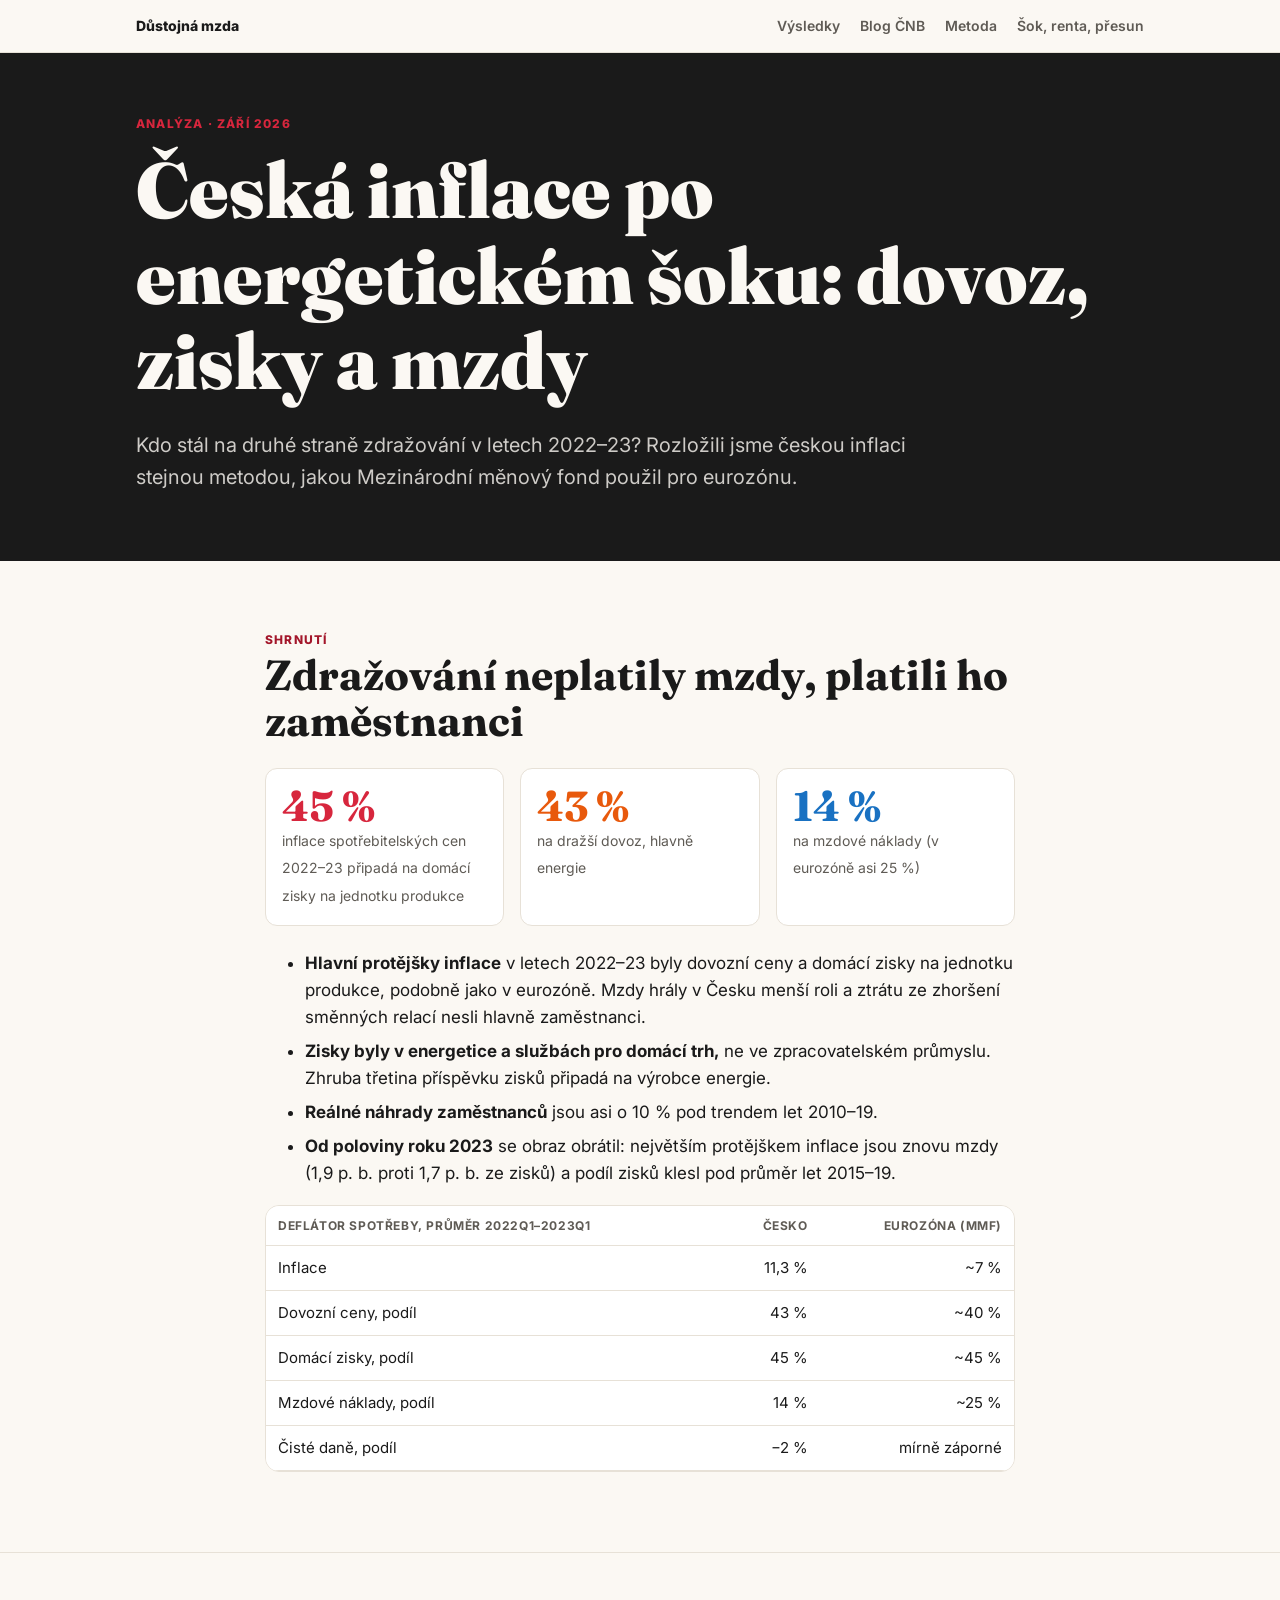
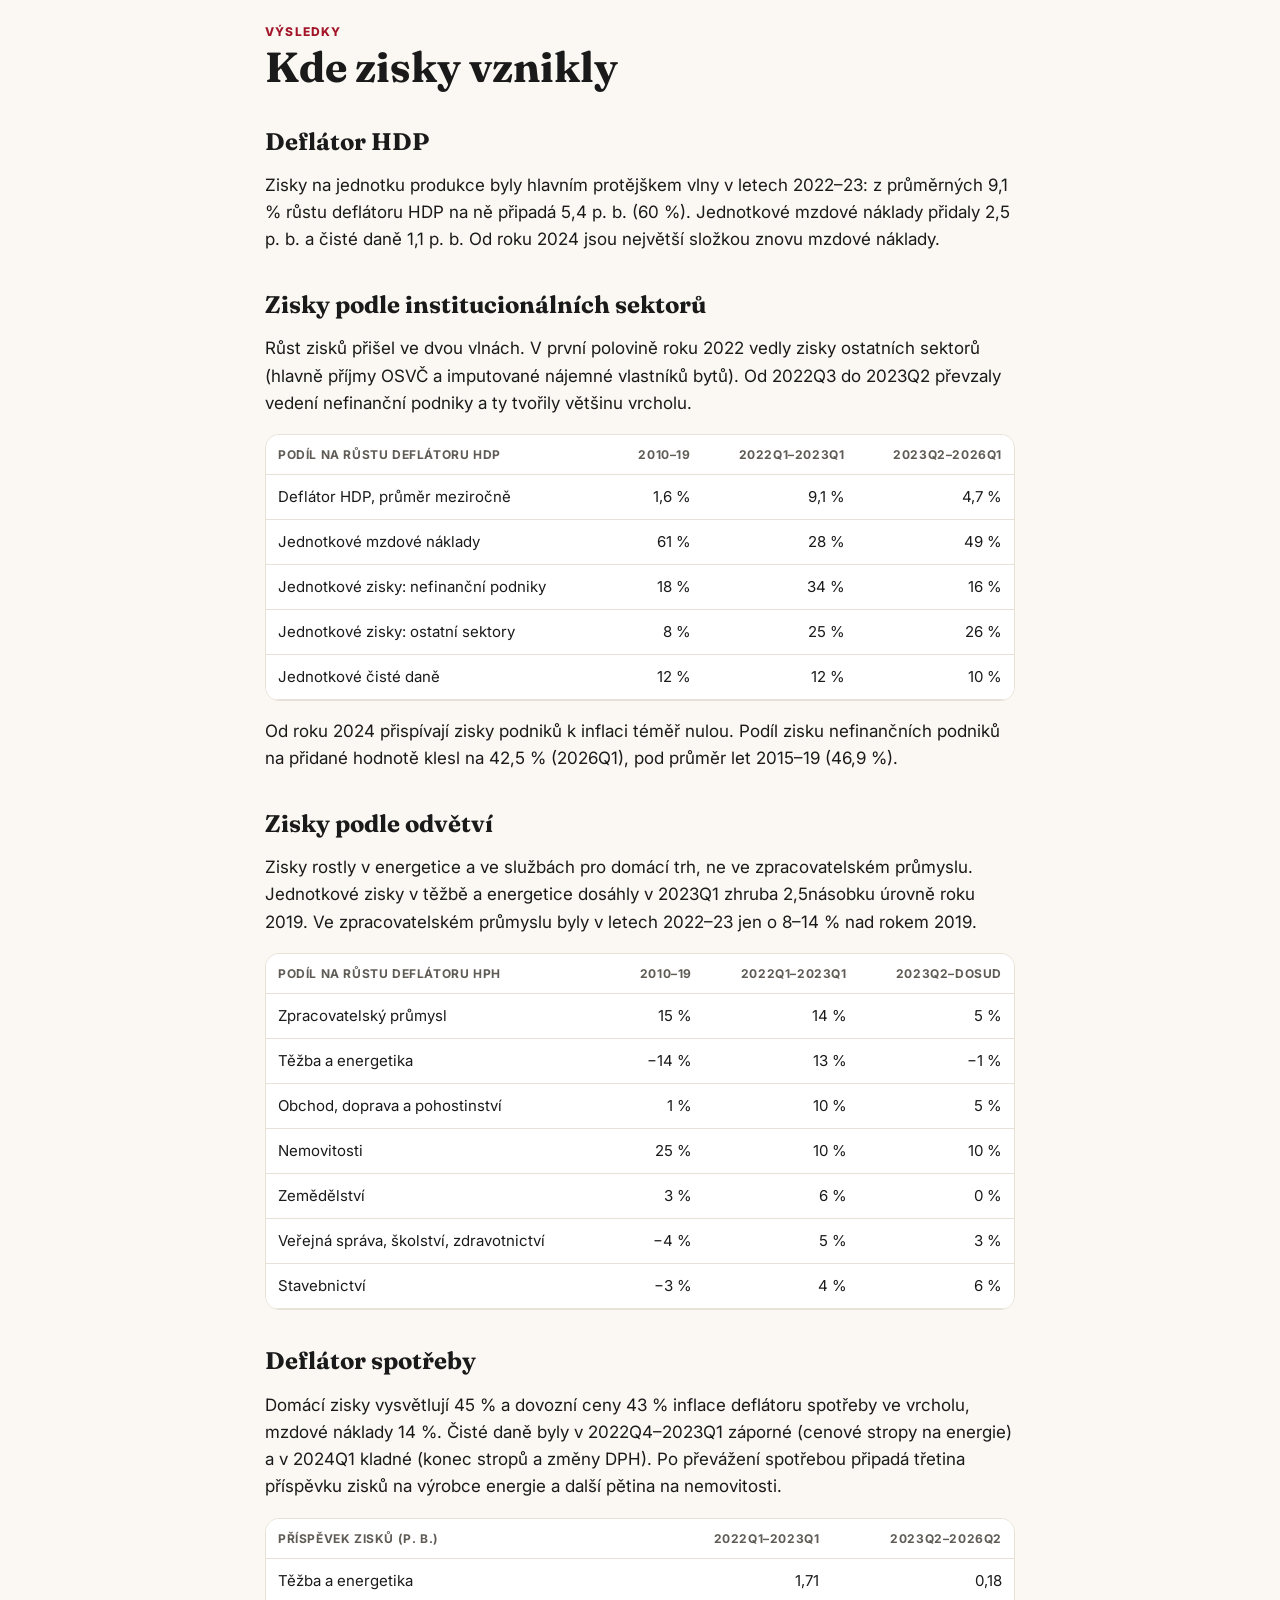
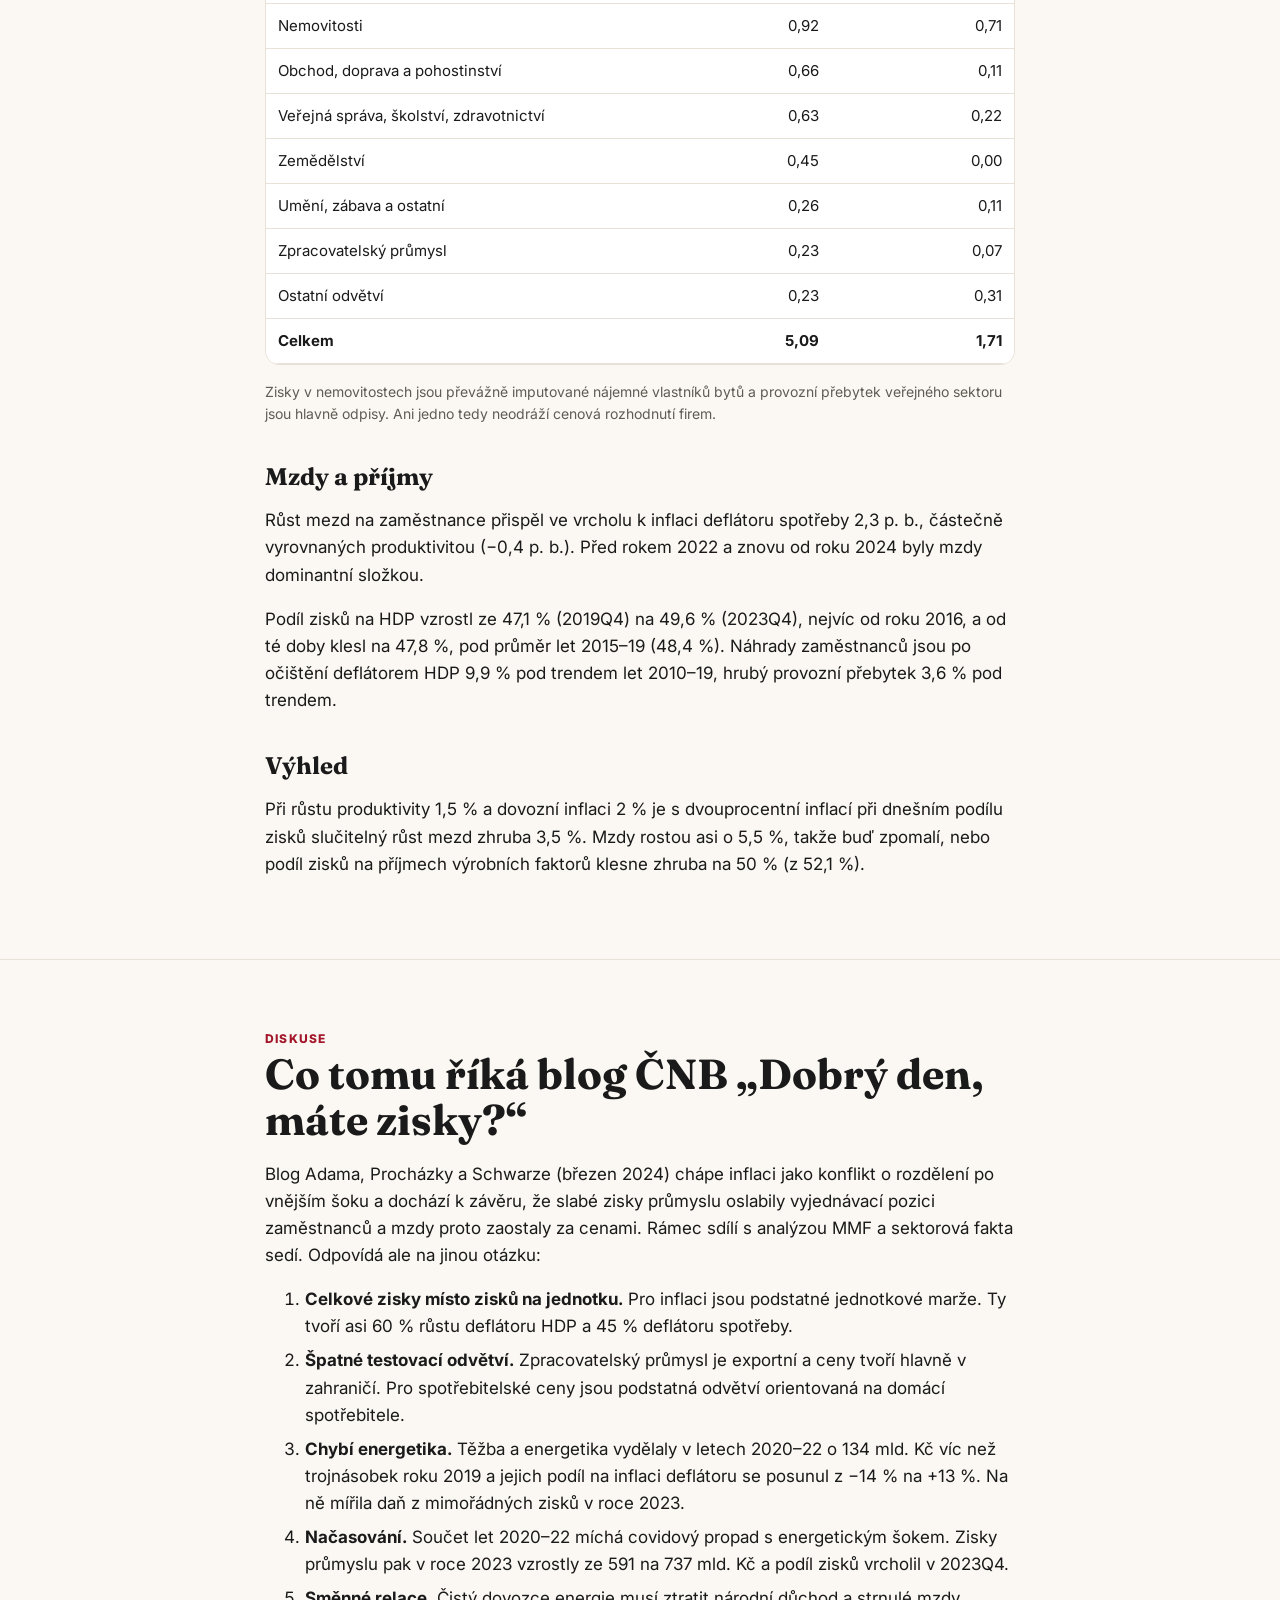
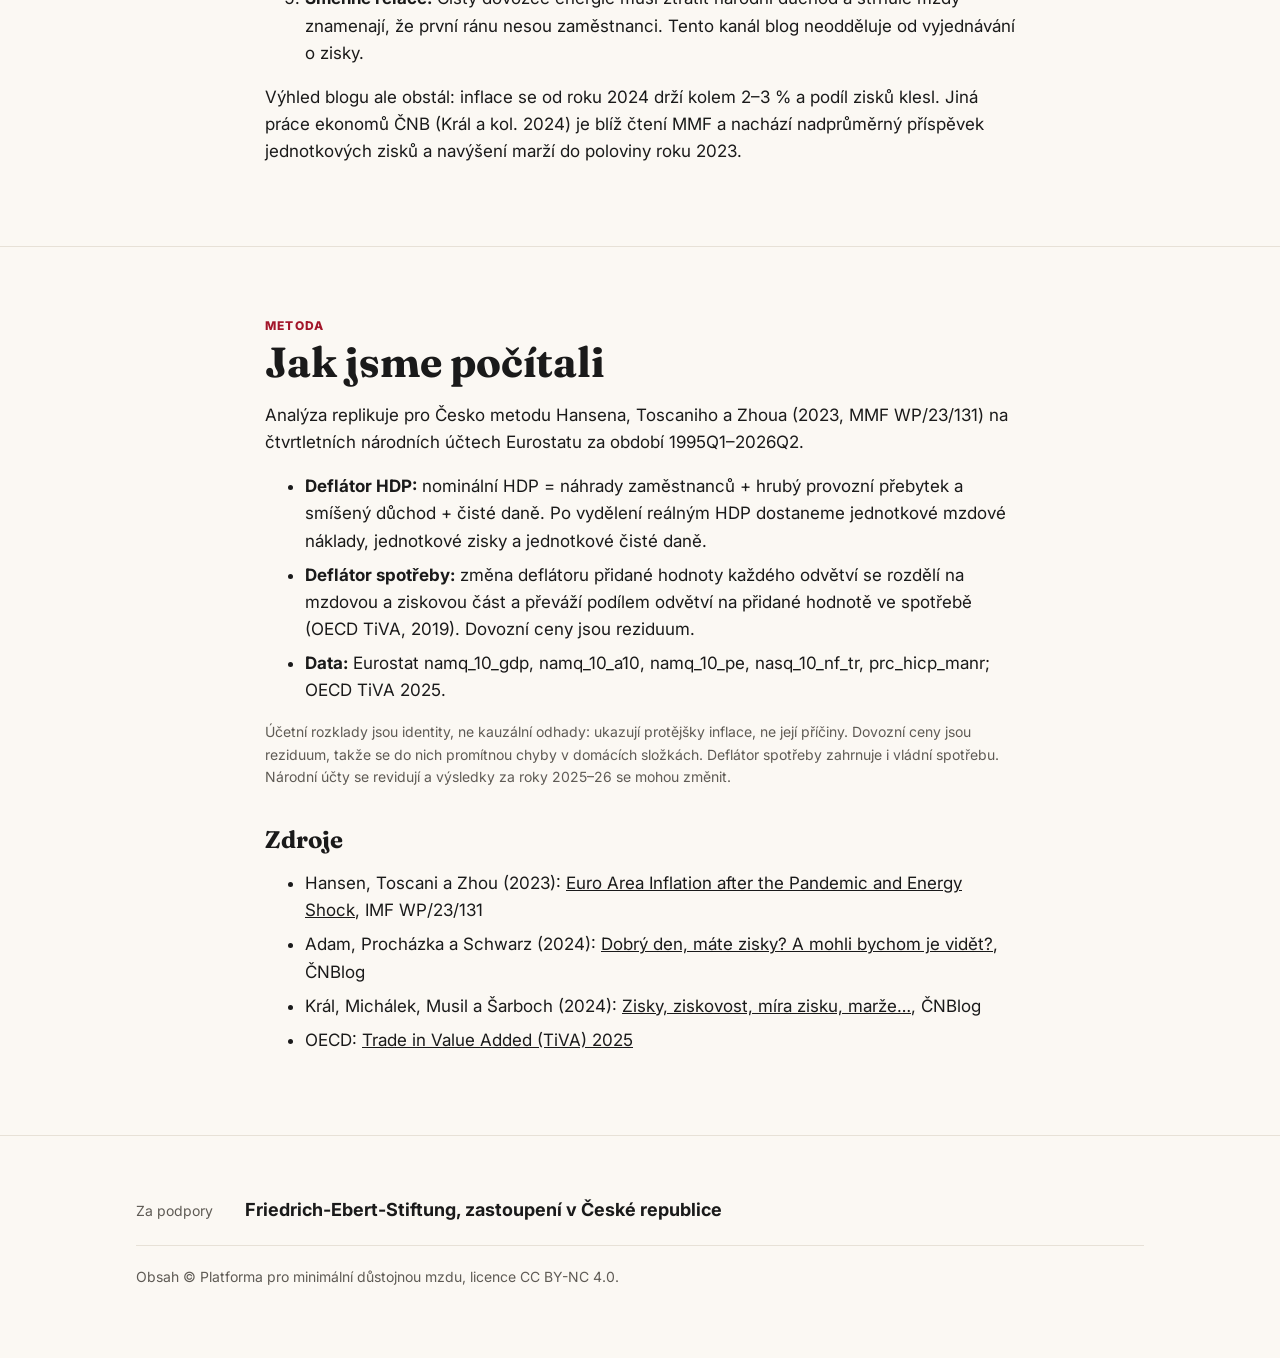
==== analyza.html @ 592e27b1 "Vlastní analýza inflace jako stránka; renta s ERÚ a doloženým obchodem; školství; méně Weber Co-Auth" ====
<!doctype html>
<html lang="cs">
<head>
<meta charset="utf-8">
<meta name="viewport" content="width=device-width, initial-scale=1">
<title>Inflace po energetickém šoku</title>
<meta name="description" content="Česká inflace 2022–2026: dovozní ceny, zisky a mzdy. Rozklad podle metody MMF na datech Eurostatu.">
<link rel="preconnect" href="https://fonts.googleapis.com">
<link href="https://fonts.googleapis.com/css2?family=Fraunces:opsz,wght@9..144,700;9..144,900&family=Inter:wght@400;600;800&display=swap" rel="stylesheet">
<link rel="stylesheet" href="style.css">
<style>
.hero.dark{background:var(--fg);color:var(--bg)} .hero.dark .kicker{color:var(--red)} .hero.dark .lead{color:var(--bg);opacity:.8}
.big3{display:flex;gap:16px;flex-wrap:wrap;margin:24px 0}
.big3 div{flex:1 1 180px;background:var(--paper);border:1px solid var(--line);border-radius:12px;padding:16px}
.big3 b{display:block;font-family:Fraunces,serif;font-size:42px;line-height:1;color:var(--c)}
.big3 span{font-size:14px;color:var(--muted)}
.prose{max-width:46em} .prose li{margin:.4em 0}
h3{font-size:24px;margin:1.6em 0 .4em}
.tbl{margin:16px 0}
td.l{text-align:left}
</style>
</head>
<body>
<nav><div class="wrap">
  <a class="brand" href="index.html">Důstojná mzda</a>
  <a href="#vysledky">Výsledky</a><a href="#cnb">Blog ČNB</a><a href="#metoda">Metoda</a><a href="sily.html">Šok, renta, přesun</a>
</div></nav>

<section class="hero dark"><div class="wrap">
  <span class="kicker">Analýza · září 2026</span>
  <h1 style="max-width:18ch">Česká inflace po energetickém šoku: dovoz, zisky a mzdy</h1>
  <p class="lead">Kdo stál na druhé straně zdražování v letech 2022–23? Rozložili jsme českou inflaci stejnou metodou, jakou Mezinárodní měnový fond použil pro eurozónu.</p>
</div></section>

<section><div class="wrap prose">
  <span class="kicker">Shrnutí</span>
  <h2>Zdražování neplatily mzdy, platili ho zaměstnanci</h2>
  <div class="big3">
    <div style="--c:var(--rent)"><b>45 %</b><span>inflace spotřebitelských cen 2022–23 připadá na domácí zisky na jednotku produkce</span></div>
    <div style="--c:var(--shock)"><b>43 %</b><span>na dražší dovoz, hlavně energie</span></div>
    <div style="--c:var(--shift)"><b>14 %</b><span>na mzdové náklady (v eurozóně asi 25 %)</span></div>
  </div>
  <ul>
    <li><strong>Hlavní protějšky inflace</strong> v letech 2022–23 byly dovozní ceny a domácí zisky na jednotku produkce, podobně jako v eurozóně. Mzdy hrály v Česku menší roli a ztrátu ze zhoršení směnných relací nesli hlavně zaměstnanci.</li>
    <li><strong>Zisky byly v energetice a službách pro domácí trh,</strong> ne ve zpracovatelském průmyslu. Zhruba třetina příspěvku zisků připadá na výrobce energie.</li>
    <li><strong>Reálné náhrady zaměstnanců</strong> jsou asi o 10 % pod trendem let 2010–19.</li>
    <li><strong>Od poloviny roku 2023</strong> se obraz obrátil: největším protějškem inflace jsou znovu mzdy (1,9 p. b. proti 1,7 p. b. ze zisků) a podíl zisků klesl pod průměr let 2015–19.</li>
  </ul>
  <div class="tbl"><table>
    <thead><tr><th>Deflátor spotřeby, průměr 2022Q1–2023Q1</th><th>Česko</th><th>Eurozóna (MMF)</th></tr></thead>
    <tbody>
      <tr><td>Inflace</td><td>11,3 %</td><td>~7 %</td></tr>
      <tr><td>Dovozní ceny, podíl</td><td>43 %</td><td>~40 %</td></tr>
      <tr><td>Domácí zisky, podíl</td><td>45 %</td><td>~45 %</td></tr>
      <tr><td>Mzdové náklady, podíl</td><td>14 %</td><td>~25 %</td></tr>
      <tr><td>Čisté daně, podíl</td><td>−2 %</td><td>mírně záporné</td></tr>
    </tbody>
  </table></div>
</div></section>

<section id="vysledky"><div class="wrap prose">
  <span class="kicker">Výsledky</span>
  <h2>Kde zisky vznikly</h2>

  <h3>Deflátor HDP</h3>
  <p>Zisky na jednotku produkce byly hlavním protějškem vlny v letech 2022–23: z průměrných 9,1 % růstu deflátoru HDP na ně připadá 5,4 p. b. (60 %). Jednotkové mzdové náklady přidaly 2,5 p. b. a čisté daně 1,1 p. b. Od roku 2024 jsou největší složkou znovu mzdové náklady.</p>

  <h3>Zisky podle institucionálních sektorů</h3>
  <p>Růst zisků přišel ve dvou vlnách. V první polovině roku 2022 vedly zisky ostatních sektorů (hlavně příjmy OSVČ a imputované nájemné vlastníků bytů). Od 2022Q3 do 2023Q2 převzaly vedení nefinanční podniky a ty tvořily většinu vrcholu.</p>
  <div class="tbl"><table>
    <thead><tr><th>Podíl na růstu deflátoru HDP</th><th>2010–19</th><th>2022Q1–2023Q1</th><th>2023Q2–2026Q1</th></tr></thead>
    <tbody>
      <tr><td>Deflátor HDP, průměr meziročně</td><td>1,6 %</td><td>9,1 %</td><td>4,7 %</td></tr>
      <tr><td>Jednotkové mzdové náklady</td><td>61 %</td><td>28 %</td><td>49 %</td></tr>
      <tr><td>Jednotkové zisky: nefinanční podniky</td><td>18 %</td><td>34 %</td><td>16 %</td></tr>
      <tr><td>Jednotkové zisky: ostatní sektory</td><td>8 %</td><td>25 %</td><td>26 %</td></tr>
      <tr><td>Jednotkové čisté daně</td><td>12 %</td><td>12 %</td><td>10 %</td></tr>
    </tbody>
  </table></div>
  <p>Od roku 2024 přispívají zisky podniků k inflaci téměř nulou. Podíl zisku nefinančních podniků na přidané hodnotě klesl na 42,5 % (2026Q1), pod průměr let 2015–19 (46,9 %).</p>

  <h3>Zisky podle odvětví</h3>
  <p>Zisky rostly v energetice a ve službách pro domácí trh, ne ve zpracovatelském průmyslu. Jednotkové zisky v těžbě a energetice dosáhly v 2023Q1 zhruba 2,5násobku úrovně roku 2019. Ve zpracovatelském průmyslu byly v letech 2022–23 jen o 8–14 % nad rokem 2019.</p>
  <div class="tbl"><table>
    <thead><tr><th>Podíl na růstu deflátoru HPH</th><th>2010–19</th><th>2022Q1–2023Q1</th><th>2023Q2–dosud</th></tr></thead>
    <tbody>
      <tr><td>Zpracovatelský průmysl</td><td>15 %</td><td>14 %</td><td>5 %</td></tr>
      <tr><td>Těžba a energetika</td><td>−14 %</td><td>13 %</td><td>−1 %</td></tr>
      <tr><td>Obchod, doprava a pohostinství</td><td>1 %</td><td>10 %</td><td>5 %</td></tr>
      <tr><td>Nemovitosti</td><td>25 %</td><td>10 %</td><td>10 %</td></tr>
      <tr><td>Zemědělství</td><td>3 %</td><td>6 %</td><td>0 %</td></tr>
      <tr><td>Veřejná správa, školství, zdravotnictví</td><td>−4 %</td><td>5 %</td><td>3 %</td></tr>
      <tr><td>Stavebnictví</td><td>−3 %</td><td>4 %</td><td>6 %</td></tr>
    </tbody>
  </table></div>

  <h3>Deflátor spotřeby</h3>
  <p>Domácí zisky vysvětlují 45 % a dovozní ceny 43 % inflace deflátoru spotřeby ve vrcholu, mzdové náklady 14 %. Čisté daně byly v 2022Q4–2023Q1 záporné (cenové stropy na energie) a v 2024Q1 kladné (konec stropů a změny DPH). Po převážení spotřebou připadá třetina příspěvku zisků na výrobce energie a další pětina na nemovitosti.</p>
  <div class="tbl"><table>
    <thead><tr><th>Příspěvek zisků (p. b.)</th><th>2022Q1–2023Q1</th><th>2023Q2–2026Q2</th></tr></thead>
    <tbody>
      <tr><td>Těžba a energetika</td><td>1,71</td><td>0,18</td></tr>
      <tr><td>Nemovitosti</td><td>0,92</td><td>0,71</td></tr>
      <tr><td>Obchod, doprava a pohostinství</td><td>0,66</td><td>0,11</td></tr>
      <tr><td>Veřejná správa, školství, zdravotnictví</td><td>0,63</td><td>0,22</td></tr>
      <tr><td>Zemědělství</td><td>0,45</td><td>0,00</td></tr>
      <tr><td>Umění, zábava a ostatní</td><td>0,26</td><td>0,11</td></tr>
      <tr><td>Zpracovatelský průmysl</td><td>0,23</td><td>0,07</td></tr>
      <tr><td>Ostatní odvětví</td><td>0,23</td><td>0,31</td></tr>
      <tr><td><b>Celkem</b></td><td><b>5,09</b></td><td><b>1,71</b></td></tr>
    </tbody>
  </table></div>
  <p class="note">Zisky v nemovitostech jsou převážně imputované nájemné vlastníků bytů a provozní přebytek veřejného sektoru jsou hlavně odpisy. Ani jedno tedy neodráží cenová rozhodnutí firem.</p>

  <h3>Mzdy a příjmy</h3>
  <p>Růst mezd na zaměstnance přispěl ve vrcholu k inflaci deflátoru spotřeby 2,3 p. b., částečně vyrovnaných produktivitou (−0,4 p. b.). Před rokem 2022 a znovu od roku 2024 byly mzdy dominantní složkou.</p>
  <p>Podíl zisků na HDP vzrostl ze 47,1 % (2019Q4) na 49,6 % (2023Q4), nejvíc od roku 2016, a od té doby klesl na 47,8 %, pod průměr let 2015–19 (48,4 %). Náhrady zaměstnanců jsou po očištění deflátorem HDP 9,9 % pod trendem let 2010–19, hrubý provozní přebytek 3,6 % pod trendem.</p>

  <h3>Výhled</h3>
  <p>Při růstu produktivity 1,5 % a dovozní inflaci 2 % je s dvouprocentní inflací při dnešním podílu zisků slučitelný růst mezd zhruba 3,5 %. Mzdy rostou asi o 5,5 %, takže buď zpomalí, nebo podíl zisků na příjmech výrobních faktorů klesne zhruba na 50 % (z 52,1 %).</p>
</div></section>

<section id="cnb"><div class="wrap prose">
  <span class="kicker">Diskuse</span>
  <h2>Co tomu říká blog ČNB „Dobrý den, máte zisky?“</h2>
  <p>Blog Adama, Procházky a Schwarze (březen 2024) chápe inflaci jako konflikt o rozdělení po vnějším šoku a dochází k závěru, že slabé zisky průmyslu oslabily vyjednávací pozici zaměstnanců a mzdy proto zaostaly za cenami. Rámec sdílí s analýzou MMF a sektorová fakta sedí. Odpovídá ale na jinou otázku:</p>
  <ol>
    <li><strong>Celkové zisky místo zisků na jednotku.</strong> Pro inflaci jsou podstatné jednotkové marže. Ty tvoří asi 60 % růstu deflátoru HDP a 45 % deflátoru spotřeby.</li>
    <li><strong>Špatné testovací odvětví.</strong> Zpracovatelský průmysl je exportní a ceny tvoří hlavně v zahraničí. Pro spotřebitelské ceny jsou podstatná odvětví orientovaná na domácí spotřebitele.</li>
    <li><strong>Chybí energetika.</strong> Těžba a energetika vydělaly v letech 2020–22 o 134 mld. Kč víc než trojnásobek roku 2019 a jejich podíl na inflaci deflátoru se posunul z −14 % na +13 %. Na ně mířila daň z mimořádných zisků v roce 2023.</li>
    <li><strong>Načasování.</strong> Součet let 2020–22 míchá covidový propad s energetickým šokem. Zisky průmyslu pak v roce 2023 vzrostly ze 591 na 737 mld. Kč a podíl zisků vrcholil v 2023Q4.</li>
    <li><strong>Směnné relace.</strong> Čistý dovozce energie musí ztratit národní důchod a strnulé mzdy znamenají, že první ránu nesou zaměstnanci. Tento kanál blog neodděluje od vyjednávání o zisky.</li>
  </ol>
  <p>Výhled blogu ale obstál: inflace se od roku 2024 drží kolem 2–3 % a podíl zisků klesl. Jiná práce ekonomů ČNB (Král a kol. 2024) je blíž čtení MMF a nachází nadprůměrný příspěvek jednotkových zisků a navýšení marží do poloviny roku 2023.</p>
</div></section>

<section id="metoda"><div class="wrap prose">
  <span class="kicker">Metoda</span>
  <h2>Jak jsme počítali</h2>
  <p>Analýza replikuje pro Česko metodu Hansena, Toscaniho a Zhoua (2023, MMF WP/23/131) na čtvrtletních národních účtech Eurostatu za období 1995Q1–2026Q2.</p>
  <ul>
    <li><strong>Deflátor HDP:</strong> nominální HDP = náhrady zaměstnanců + hrubý provozní přebytek a smíšený důchod + čisté daně. Po vydělení reálným HDP dostaneme jednotkové mzdové náklady, jednotkové zisky a jednotkové čisté daně.</li>
    <li><strong>Deflátor spotřeby:</strong> změna deflátoru přidané hodnoty každého odvětví se rozdělí na mzdovou a ziskovou část a převáží podílem odvětví na přidané hodnotě ve spotřebě (OECD TiVA, 2019). Dovozní ceny jsou reziduum.</li>
    <li><strong>Data:</strong> Eurostat namq_10_gdp, namq_10_a10, namq_10_pe, nasq_10_nf_tr, prc_hicp_manr; OECD TiVA 2025.</li>
  </ul>
  <p class="note">Účetní rozklady jsou identity, ne kauzální odhady: ukazují protějšky inflace, ne její příčiny. Dovozní ceny jsou reziduum, takže se do nich promítnou chyby v domácích složkách. Deflátor spotřeby zahrnuje i vládní spotřebu. Národní účty se revidují a výsledky za roky 2025–26 se mohou změnit.</p>
  <h3>Zdroje</h3>
  <ul>
    <li>Hansen, Toscani a Zhou (2023): <a href="https://www.imf.org/-/media/Files/Publications/WP/2023/English/wpiea2023131-print-pdf.ashx">Euro Area Inflation after the Pandemic and Energy Shock</a>, IMF WP/23/131</li>
    <li>Adam, Procházka a Schwarz (2024): <a href="https://www.cnb.cz/cs/o_cnb/cnblog/Dobry-den-mate-zisky-A-mohli-bychom-je-videt/">Dobrý den, máte zisky? A mohli bychom je vidět?</a>, ČNBlog</li>
    <li>Král, Michálek, Musil a Šarboch (2024): <a href="https://www.cnb.cz/cs/o_cnb/cnblog/Zisky-ziskovost-mira-zisku-marze...-Kdo-se-v-tom-ma-vyznat/">Zisky, ziskovost, míra zisku, marže…</a>, ČNBlog</li>
    <li>OECD: <a href="https://data-explorer.oecd.org/?pg=0&amp;bp=true&amp;snb=15&amp;tm=TIVA">Trade in Value Added (TiVA) 2025</a></li>
  </ul>
</div></section>

<footer><div class="wrap">
  <div class="support"><span>Za podpory</span><b>Friedrich-Ebert-Stiftung, zastoupení v České republice</b></div>
  <p>Obsah © Platforma pro minimální důstojnou mzdu, licence CC BY-NC 4.0.</p>
</div></footer>
</body>
</html>
---- style.css ----
:root{--bg:#fbf8f3;--paper:#fff;--fg:#1a1a1a;--muted:#5f5b55;--line:#e7e1d7;
--red:#d7263d;--red-ink:#a3162a;--shock:#e8590c;--rent:#d7263d;--shift:#1971c2;--ok:#2b8a3e;--soft:#f3ece2}
@media (prefers-color-scheme:dark){:root{--bg:#121212;--paper:#1c1b1a;--fg:#f2efe9;--muted:#a8a39b;--line:#33302c;
--red:#ff5468;--red-ink:#ff8090;--shock:#ff8a4c;--rent:#ff5468;--shift:#5fb0ff;--ok:#69db7c;--soft:#24221f}}
*{box-sizing:border-box}
body{margin:0;background:var(--bg);color:var(--fg);font:17px/1.6 Inter,system-ui,sans-serif}
.wrap{max-width:1040px;margin:0 auto;padding:0 16px}
nav{position:sticky;top:0;z-index:5;background:var(--bg);border-bottom:1px solid var(--line)}
nav .wrap{display:flex;gap:20px;align-items:center;height:52px;overflow-x:auto;white-space:nowrap;font-size:14px;font-weight:600}
nav a{text-decoration:none;color:var(--muted)} nav a:hover{color:var(--red)}
nav .brand{color:var(--fg);font-weight:800;margin-right:auto}
.serif{font-family:Fraunces,Georgia,serif}
h1,h2,h3{font-family:Fraunces,Georgia,serif;line-height:1.1}
h2{font-size:clamp(28px,4.5vw,42px);margin:0 0 .4em}
section{padding:64px 0;border-bottom:1px solid var(--line)}
.kicker{display:inline-block;text-transform:uppercase;letter-spacing:.1em;font-size:12px;font-weight:800;color:var(--red-ink)}
.lead{font-size:20px;color:var(--muted);max-width:40em}
/* hero */
.hero{padding:56px 0 48px;background:var(--red);color:#fff;border:0}
.hero .kicker{color:#ffd5da}
.hero h1{font-size:clamp(38px,7vw,78px);margin:.15em 0 .3em;font-weight:900;max-width:14ch}
.hero .lead{color:#ffe7ea}
.hero-num{display:flex;flex-wrap:wrap;gap:12px 40px;margin-top:28px;align-items:flex-end}
.hero-num b{display:block;font-family:Fraunces,serif;font-size:clamp(56px,10vw,104px);line-height:1;font-weight:900}
.hero-num span{font-size:15px;color:#ffe7ea}
/* gap chart */
.gap{margin-top:36px;background:rgba(0,0,0,.14);border-radius:14px;padding:20px}
.gap .row{display:grid;grid-template-columns:150px 1fr;gap:12px;align-items:center;margin:10px 0;font-size:15px}
.gap .bar{height:30px;border-radius:6px;background:#fff;display:flex;align-items:center;padding:0 10px;color:var(--red-ink);font-weight:800;white-space:nowrap}
.gap .bar.min{background:#ffb3bd}
@media (max-width:560px){.gap .row{grid-template-columns:1fr}}
/* facts */
.facts{display:grid;grid-template-columns:repeat(auto-fit,minmax(220px,1fr));gap:16px;margin-top:24px}
.fact{background:var(--paper);border:1px solid var(--line);border-radius:14px;padding:20px}
.fact b{display:block;font-family:Fraunces,serif;font-size:38px;line-height:1.1;color:var(--red-ink)}
.fact p{margin:.4em 0 0;font-size:15px}
.copy{margin-top:10px;font-size:13px;border:1px solid var(--line);background:transparent;color:var(--muted);border-radius:999px;padding:4px 10px;cursor:pointer;font:inherit;font-size:13px}
/* forces */
.trio{display:grid;grid-template-columns:repeat(auto-fit,minmax(260px,1fr));gap:16px;margin-top:28px}
.q{background:var(--paper);border:1px solid var(--line);border-radius:14px;padding:22px;position:relative;overflow:hidden}
.q:before{content:"";position:absolute;inset:0 0 auto 0;height:6px;background:var(--c)}
.q .ico{width:48px;height:48px;color:var(--c)}
.q h3{font-size:26px;margin:.3em 0 .2em}
.q .tag{font-weight:800;font-size:12px;text-transform:uppercase;letter-spacing:.08em;color:var(--c)}
.q p{margin:.5em 0;font-size:16px}
.q .fix{border-top:1px dashed var(--line);padding-top:.7em;color:var(--muted);font-size:15px}
.shock{--c:var(--shock)}.rent{--c:var(--rent)}.shift{--c:var(--shift)}
blockquote{margin:36px 0 0;padding:28px;background:var(--soft);border-radius:14px;font-family:Fraunces,serif;font-size:clamp(22px,3vw,30px);line-height:1.3}
blockquote strong{color:var(--red-ink)}
/* basket */
.toggle{display:inline-flex;border:1px solid var(--line);border-radius:999px;overflow:hidden;margin:8px 0 20px}
.toggle button{border:0;background:transparent;color:var(--fg);padding:8px 16px;font:inherit;font-size:15px;cursor:pointer}
.toggle button.on{background:var(--fg);color:var(--bg)}
.stack{display:flex;height:56px;border-radius:10px;overflow:hidden;margin-bottom:8px}
.stack div{display:flex;align-items:center;justify-content:center;color:#fff;font-size:12px;font-weight:700;overflow:hidden;white-space:nowrap}
.legend{display:flex;flex-wrap:wrap;gap:6px 16px;font-size:13px;color:var(--muted);margin-bottom:24px}
.legend i{display:inline-block;width:10px;height:10px;border-radius:2px;margin-right:5px}
table{width:100%;border-collapse:collapse;font-size:15px;background:var(--paper)}
th,td{padding:10px 12px;border-bottom:1px solid var(--line);text-align:right}
th:first-child,td:first-child{text-align:left}
th{font-size:12px;text-transform:uppercase;color:var(--muted);letter-spacing:.05em}
.up{color:var(--shock);font-weight:700}.down{color:var(--ok);font-weight:700}
.dots i{display:inline-block;width:10px;height:10px;border-radius:50%;margin-left:3px}
.tbl{overflow-x:auto;border:1px solid var(--line);border-radius:14px}
/* 2026 story */
.story{display:grid;grid-template-columns:repeat(auto-fit,minmax(260px,1fr));gap:16px}
.story .q b{font-family:Fraunces,serif;font-size:52px;line-height:1;color:var(--c);display:block;margin:.1em 0}
/* method */
.cats{display:grid;grid-template-columns:repeat(auto-fit,minmax(280px,1fr));gap:12px 28px}
.cats div{padding:14px 0;border-top:2px solid var(--fg)}
.cats h3{font-family:Inter,sans-serif;font-size:16px;margin:0 0 .3em}
.cats p{margin:0;font-size:15px;color:var(--muted)}
details{border-top:1px solid var(--line);padding:14px 0}
summary{font-weight:700;cursor:pointer}
details p{color:var(--muted);margin:.6em 0 0}
.note{font-size:14px;color:var(--muted)}
/* press */
.press{background:var(--fg);color:var(--bg);border:0}
.press h2,.press .kicker{color:var(--bg)} .press a{color:var(--bg)}
.press .grid{display:grid;grid-template-columns:repeat(auto-fit,minmax(260px,1fr));gap:24px;margin-top:20px}
.press .card{border:1px solid rgba(127,127,127,.4);border-radius:14px;padding:20px}
.btn{display:inline-block;background:var(--red);color:#fff !important;text-decoration:none;font-weight:800;padding:10px 18px;border-radius:999px;margin:6px 6px 0 0}
footer{padding:40px 0 56px;font-size:14px;color:var(--muted)}
.support{display:flex;flex-wrap:wrap;gap:8px 32px;align-items:baseline;padding:20px 0;border-bottom:1px solid var(--line);margin-bottom:20px}
.support b{color:var(--fg);font-size:18px}
a{color:inherit}
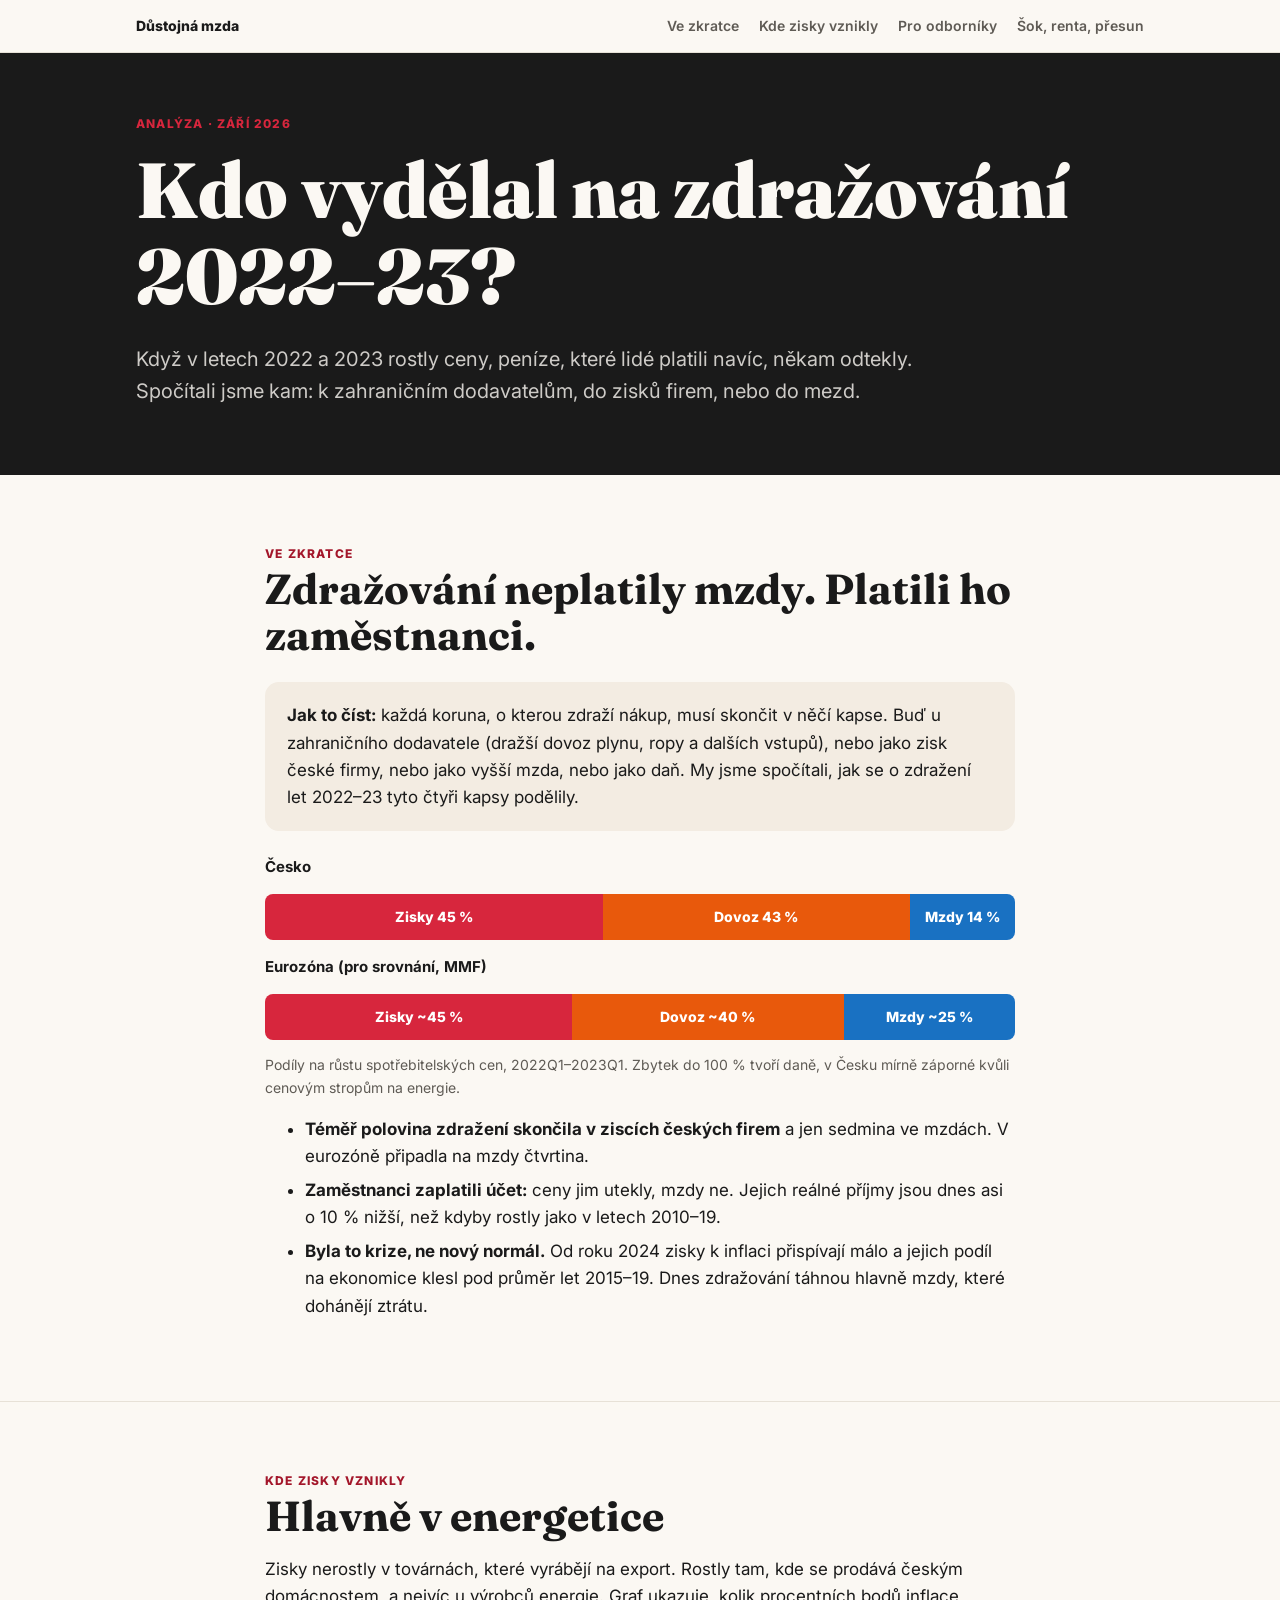
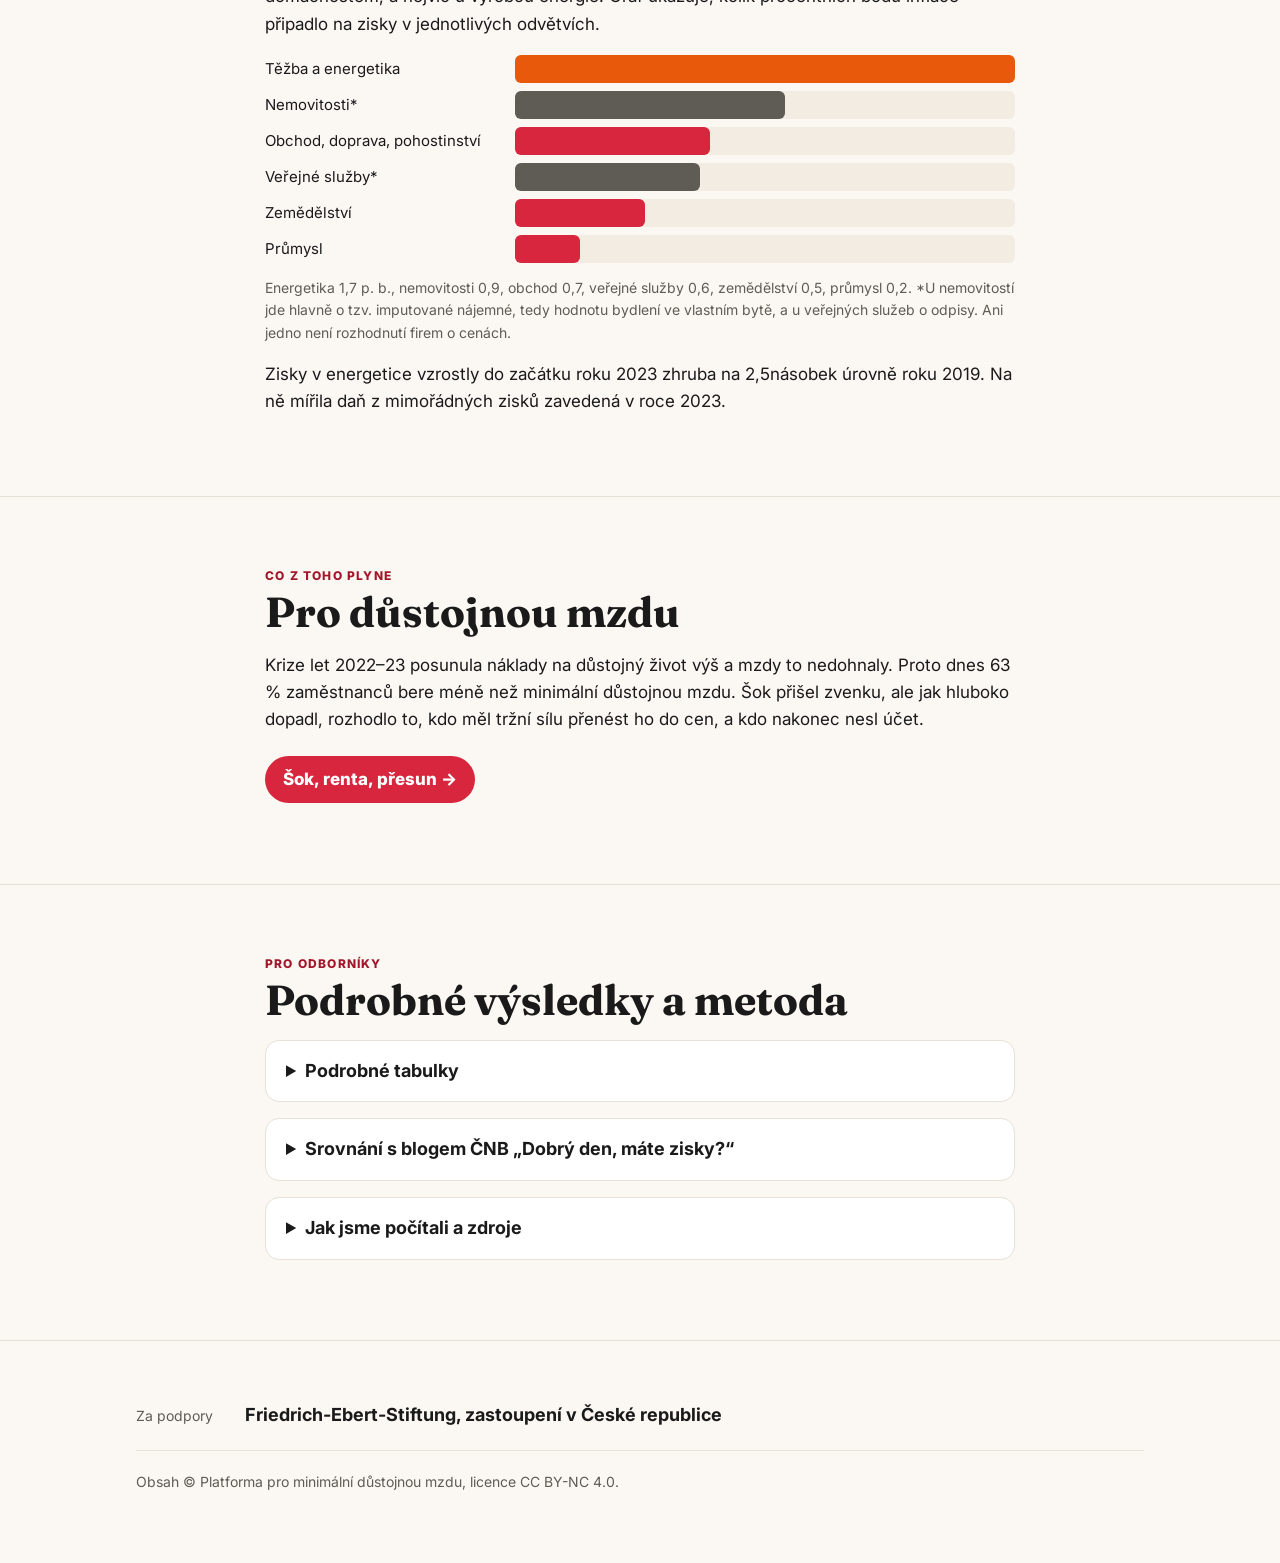
==== commit 28bb2927: "Analýza srozumitelně: hlavní sdělení nahoře, technika v rozbalovacích částech Co-Authored-By: Claude" ====
--- a/analyza.html
+++ b/analyza.html
@@ -18,49 +18,71 @@
 h3{font-size:24px;margin:1.6em 0 .4em}
 .tbl{margin:16px 0}
 td.l{text-align:left}
+.sb{display:flex;height:46px;border-radius:8px;overflow:hidden;margin:6px 0 14px}
+.sb div{display:flex;align-items:center;justify-content:center;color:#fff;font-weight:800;font-size:14px;white-space:nowrap;overflow:hidden}
+.sbl{font-weight:700;font-size:15px}
+.hb{display:grid;grid-template-columns:minmax(120px,240px) 1fr;gap:10px;align-items:center;margin:8px 0;font-size:15px}
+.hb .t{background:var(--soft);border-radius:6px}.hb .t div{height:28px;border-radius:6px;background:var(--c)}
+.explain{background:var(--soft);border-radius:14px;padding:20px 22px;margin:24px 0}
+details.tech{border:1px solid var(--line);border-radius:14px;padding:16px 20px;margin:16px 0;background:var(--paper)}
+details.tech summary{font-size:18px}
+@media (max-width:560px){.hb{grid-template-columns:1fr}}
 </style>
 </head>
 <body>
 <nav><div class="wrap">
   <a class="brand" href="index.html">Důstojná mzda</a>
-  <a href="#vysledky">Výsledky</a><a href="#cnb">Blog ČNB</a><a href="#metoda">Metoda</a><a href="sily.html">Šok, renta, přesun</a>
+  <a href="#zkratka">Ve zkratce</a><a href="#kde">Kde zisky vznikly</a><a href="#odbornici">Pro odborníky</a><a href="sily.html">Šok, renta, přesun</a>
 </div></nav>
 
 <section class="hero dark"><div class="wrap">
   <span class="kicker">Analýza · září 2026</span>
-  <h1 style="max-width:18ch">Česká inflace po energetickém šoku: dovoz, zisky a mzdy</h1>
-  <p class="lead">Kdo stál na druhé straně zdražování v letech 2022–23? Rozložili jsme českou inflaci stejnou metodou, jakou Mezinárodní měnový fond použil pro eurozónu.</p>
+  <h1 style="max-width:18ch">Kdo vydělal na zdražování 2022–23?</h1>
+  <p class="lead">Když v letech 2022 a 2023 rostly ceny, peníze, které lidé platili navíc, někam odtekly. Spočítali jsme kam: k zahraničním dodavatelům, do zisků firem, nebo do mezd.</p>
+</div></section>
+
+<section id="zkratka"><div class="wrap prose">
+  <span class="kicker">Ve zkratce</span>
+  <h2>Zdražování neplatily mzdy. Platili ho zaměstnanci.</h2>
+  <div class="explain"><p style="margin:0"><strong>Jak to číst:</strong> každá koruna, o kterou zdraží nákup, musí skončit v něčí kapse. Buď u zahraničního dodavatele (dražší dovoz plynu, ropy a dalších vstupů), nebo jako zisk české firmy, nebo jako vyšší mzda, nebo jako daň. My jsme spočítali, jak se o zdražení let 2022–23 tyto čtyři kapsy podělily.</p></div>
+  <p class="sbl">Česko</p>
+  <div class="sb"><div style="width:45%;background:var(--rent)">Zisky 45 %</div><div style="width:41%;background:var(--shock)">Dovoz 43 %</div><div style="width:14%;background:var(--shift)">Mzdy 14 %</div></div>
+  <p class="sbl">Eurozóna (pro srovnání, MMF)</p>
+  <div class="sb"><div style="width:43%;background:var(--rent)">Zisky ~45 %</div><div style="width:38%;background:var(--shock)">Dovoz ~40 %</div><div style="width:24%;background:var(--shift)">Mzdy ~25 %</div></div>
+  <p class="note">Podíly na růstu spotřebitelských cen, 2022Q1–2023Q1. Zbytek do 100 % tvoří daně, v Česku mírně záporné kvůli cenovým stropům na energie.</p>
+  <ul>
+    <li><strong>Téměř polovina zdražení skončila v ziscích českých firem</strong> a jen sedmina ve mzdách. V eurozóně připadla na mzdy čtvrtina.</li>
+    <li><strong>Zaměstnanci zaplatili účet:</strong> ceny jim utekly, mzdy ne. Jejich reálné příjmy jsou dnes asi o 10 % nižší, než kdyby rostly jako v letech 2010–19.</li>
+    <li><strong>Byla to krize, ne nový normál.</strong> Od roku 2024 zisky k inflaci přispívají málo a jejich podíl na ekonomice klesl pod průměr let 2015–19. Dnes zdražování táhnou hlavně mzdy, které dohánějí ztrátu.</li>
+  </ul>
+</div></section>
+
+<section id="kde"><div class="wrap prose">
+  <span class="kicker">Kde zisky vznikly</span>
+  <h2>Hlavně v energetice</h2>
+  <p>Zisky nerostly v továrnách, které vyrábějí na export. Rostly tam, kde se prodává českým domácnostem, a nejvíc u výrobců energie. Graf ukazuje, kolik procentních bodů inflace připadlo na zisky v jednotlivých odvětvích.</p>
+  <div class="hb" style="--c:var(--shock)"><span>Těžba a energetika</span><div class="t"><div style="width:100%"></div></div></div>
+  <div class="hb" style="--c:var(--muted)"><span>Nemovitosti*</span><div class="t"><div style="width:54%"></div></div></div>
+  <div class="hb" style="--c:var(--rent)"><span>Obchod, doprava, pohostinství</span><div class="t"><div style="width:39%"></div></div></div>
+  <div class="hb" style="--c:var(--muted)"><span>Veřejné služby*</span><div class="t"><div style="width:37%"></div></div></div>
+  <div class="hb" style="--c:var(--rent)"><span>Zemědělství</span><div class="t"><div style="width:26%"></div></div></div>
+  <div class="hb" style="--c:var(--rent)"><span>Průmysl</span><div class="t"><div style="width:13%"></div></div></div>
+  <p class="note">Energetika 1,7 p. b., nemovitosti 0,9, obchod 0,7, veřejné služby 0,6, zemědělství 0,5, průmysl 0,2. *U nemovitostí jde hlavně o tzv. imputované nájemné, tedy hodnotu bydlení ve vlastním bytě, a u veřejných služeb o odpisy. Ani jedno není rozhodnutí firem o cenách.</p>
+  <p>Zisky v energetice vzrostly do začátku roku 2023 zhruba na 2,5násobek úrovně roku 2019. Na ně mířila daň z mimořádných zisků zavedená v roce 2023.</p>
 </div></section>
 
 <section><div class="wrap prose">
-  <span class="kicker">Shrnutí</span>
-  <h2>Zdražování neplatily mzdy, platili ho zaměstnanci</h2>
-  <div class="big3">
-    <div style="--c:var(--rent)"><b>45 %</b><span>inflace spotřebitelských cen 2022–23 připadá na domácí zisky na jednotku produkce</span></div>
-    <div style="--c:var(--shock)"><b>43 %</b><span>na dražší dovoz, hlavně energie</span></div>
-    <div style="--c:var(--shift)"><b>14 %</b><span>na mzdové náklady (v eurozóně asi 25 %)</span></div>
-  </div>
-  <ul>
-    <li><strong>Hlavní protějšky inflace</strong> v letech 2022–23 byly dovozní ceny a domácí zisky na jednotku produkce, podobně jako v eurozóně. Mzdy hrály v Česku menší roli a ztrátu ze zhoršení směnných relací nesli hlavně zaměstnanci.</li>
-    <li><strong>Zisky byly v energetice a službách pro domácí trh,</strong> ne ve zpracovatelském průmyslu. Zhruba třetina příspěvku zisků připadá na výrobce energie.</li>
-    <li><strong>Reálné náhrady zaměstnanců</strong> jsou asi o 10 % pod trendem let 2010–19.</li>
-    <li><strong>Od poloviny roku 2023</strong> se obraz obrátil: největším protějškem inflace jsou znovu mzdy (1,9 p. b. proti 1,7 p. b. ze zisků) a podíl zisků klesl pod průměr let 2015–19.</li>
-  </ul>
-  <div class="tbl"><table>
-    <thead><tr><th>Deflátor spotřeby, průměr 2022Q1–2023Q1</th><th>Česko</th><th>Eurozóna (MMF)</th></tr></thead>
-    <tbody>
-      <tr><td>Inflace</td><td>11,3 %</td><td>~7 %</td></tr>
-      <tr><td>Dovozní ceny, podíl</td><td>43 %</td><td>~40 %</td></tr>
-      <tr><td>Domácí zisky, podíl</td><td>45 %</td><td>~45 %</td></tr>
-      <tr><td>Mzdové náklady, podíl</td><td>14 %</td><td>~25 %</td></tr>
-      <tr><td>Čisté daně, podíl</td><td>−2 %</td><td>mírně záporné</td></tr>
-    </tbody>
-  </table></div>
+  <span class="kicker">Co z toho plyne</span>
+  <h2>Pro důstojnou mzdu</h2>
+  <p>Krize let 2022–23 posunula náklady na důstojný život výš a mzdy to nedohnaly. Proto dnes 63 % zaměstnanců bere méně než minimální důstojnou mzdu. Šok přišel zvenku, ale jak hluboko dopadl, rozhodlo to, kdo měl tržní sílu přenést ho do cen, a kdo nakonec nesl účet.</p>
+  <p><a class="btn" href="sily.html">Šok, renta, přesun →</a></p>
 </div></section>
 
-<section id="vysledky"><div class="wrap prose">
-  <span class="kicker">Výsledky</span>
-  <h2>Kde zisky vznikly</h2>
+<section id="odbornici"><div class="wrap prose">
+  <span class="kicker">Pro odborníky</span>
+  <h2>Podrobné výsledky a metoda</h2>
+  <details class="tech"><summary>Podrobné tabulky</summary>
+  
 
   <h3>Deflátor HDP</h3>
   <p>Zisky na jednotku produkce byly hlavním protějškem vlny v letech 2022–23: z průměrných 9,1 % růstu deflátoru HDP na ně připadá 5,4 p. b. (60 %). Jednotkové mzdové náklady přidaly 2,5 p. b. a čisté daně 1,1 p. b. Od roku 2024 jsou největší složkou znovu mzdové náklady.</p>
@@ -118,11 +140,10 @@
 
   <h3>Výhled</h3>
   <p>Při růstu produktivity 1,5 % a dovozní inflaci 2 % je s dvouprocentní inflací při dnešním podílu zisků slučitelný růst mezd zhruba 3,5 %. Mzdy rostou asi o 5,5 %, takže buď zpomalí, nebo podíl zisků na příjmech výrobních faktorů klesne zhruba na 50 % (z 52,1 %).</p>
-</div></section>
 
-<section id="cnb"><div class="wrap prose">
-  <span class="kicker">Diskuse</span>
-  <h2>Co tomu říká blog ČNB „Dobrý den, máte zisky?“</h2>
+
+</details>
+<details class="tech"><summary>Srovnání s blogem ČNB „Dobrý den, máte zisky?“</summary>
   <p>Blog Adama, Procházky a Schwarze (březen 2024) chápe inflaci jako konflikt o rozdělení po vnějším šoku a dochází k závěru, že slabé zisky průmyslu oslabily vyjednávací pozici zaměstnanců a mzdy proto zaostaly za cenami. Rámec sdílí s analýzou MMF a sektorová fakta sedí. Odpovídá ale na jinou otázku:</p>
   <ol>
     <li><strong>Celkové zisky místo zisků na jednotku.</strong> Pro inflaci jsou podstatné jednotkové marže. Ty tvoří asi 60 % růstu deflátoru HDP a 45 % deflátoru spotřeby.</li>
@@ -132,11 +153,8 @@
     <li><strong>Směnné relace.</strong> Čistý dovozce energie musí ztratit národní důchod a strnulé mzdy znamenají, že první ránu nesou zaměstnanci. Tento kanál blog neodděluje od vyjednávání o zisky.</li>
   </ol>
   <p>Výhled blogu ale obstál: inflace se od roku 2024 drží kolem 2–3 % a podíl zisků klesl. Jiná práce ekonomů ČNB (Král a kol. 2024) je blíž čtení MMF a nachází nadprůměrný příspěvek jednotkových zisků a navýšení marží do poloviny roku 2023.</p>
-</div></section>
-
-<section id="metoda"><div class="wrap prose">
-  <span class="kicker">Metoda</span>
-  <h2>Jak jsme počítali</h2>
+</details>
+  <details class="tech"><summary>Jak jsme počítali a zdroje</summary>
   <p>Analýza replikuje pro Česko metodu Hansena, Toscaniho a Zhoua (2023, MMF WP/23/131) na čtvrtletních národních účtech Eurostatu za období 1995Q1–2026Q2.</p>
   <ul>
     <li><strong>Deflátor HDP:</strong> nominální HDP = náhrady zaměstnanců + hrubý provozní přebytek a smíšený důchod + čisté daně. Po vydělení reálným HDP dostaneme jednotkové mzdové náklady, jednotkové zisky a jednotkové čisté daně.</li>
@@ -151,6 +169,7 @@
     <li>Král, Michálek, Musil a Šarboch (2024): <a href="https://www.cnb.cz/cs/o_cnb/cnblog/Zisky-ziskovost-mira-zisku-marze...-Kdo-se-v-tom-ma-vyznat/">Zisky, ziskovost, míra zisku, marže…</a>, ČNBlog</li>
     <li>OECD: <a href="https://data-explorer.oecd.org/?pg=0&amp;bp=true&amp;snb=15&amp;tm=TIVA">Trade in Value Added (TiVA) 2025</a></li>
   </ul>
+</details>
 </div></section>
 
 <footer><div class="wrap">
